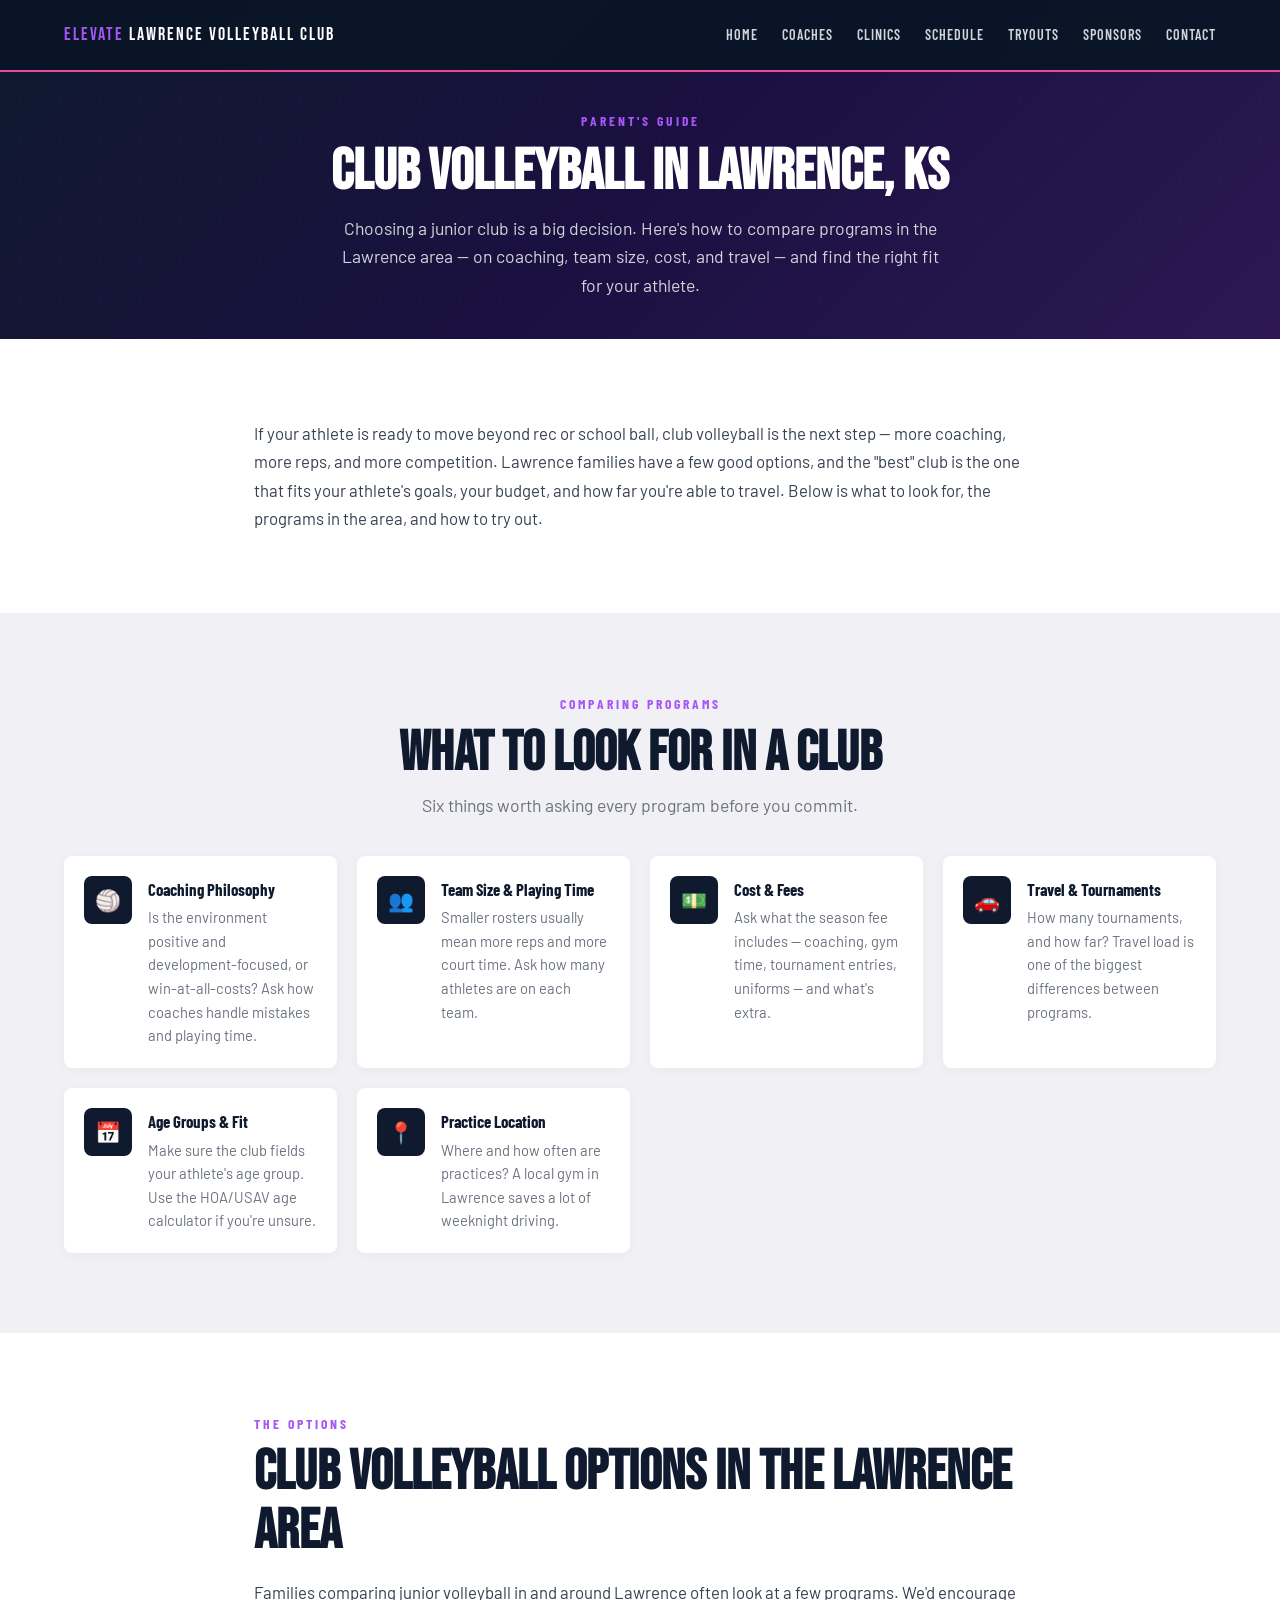
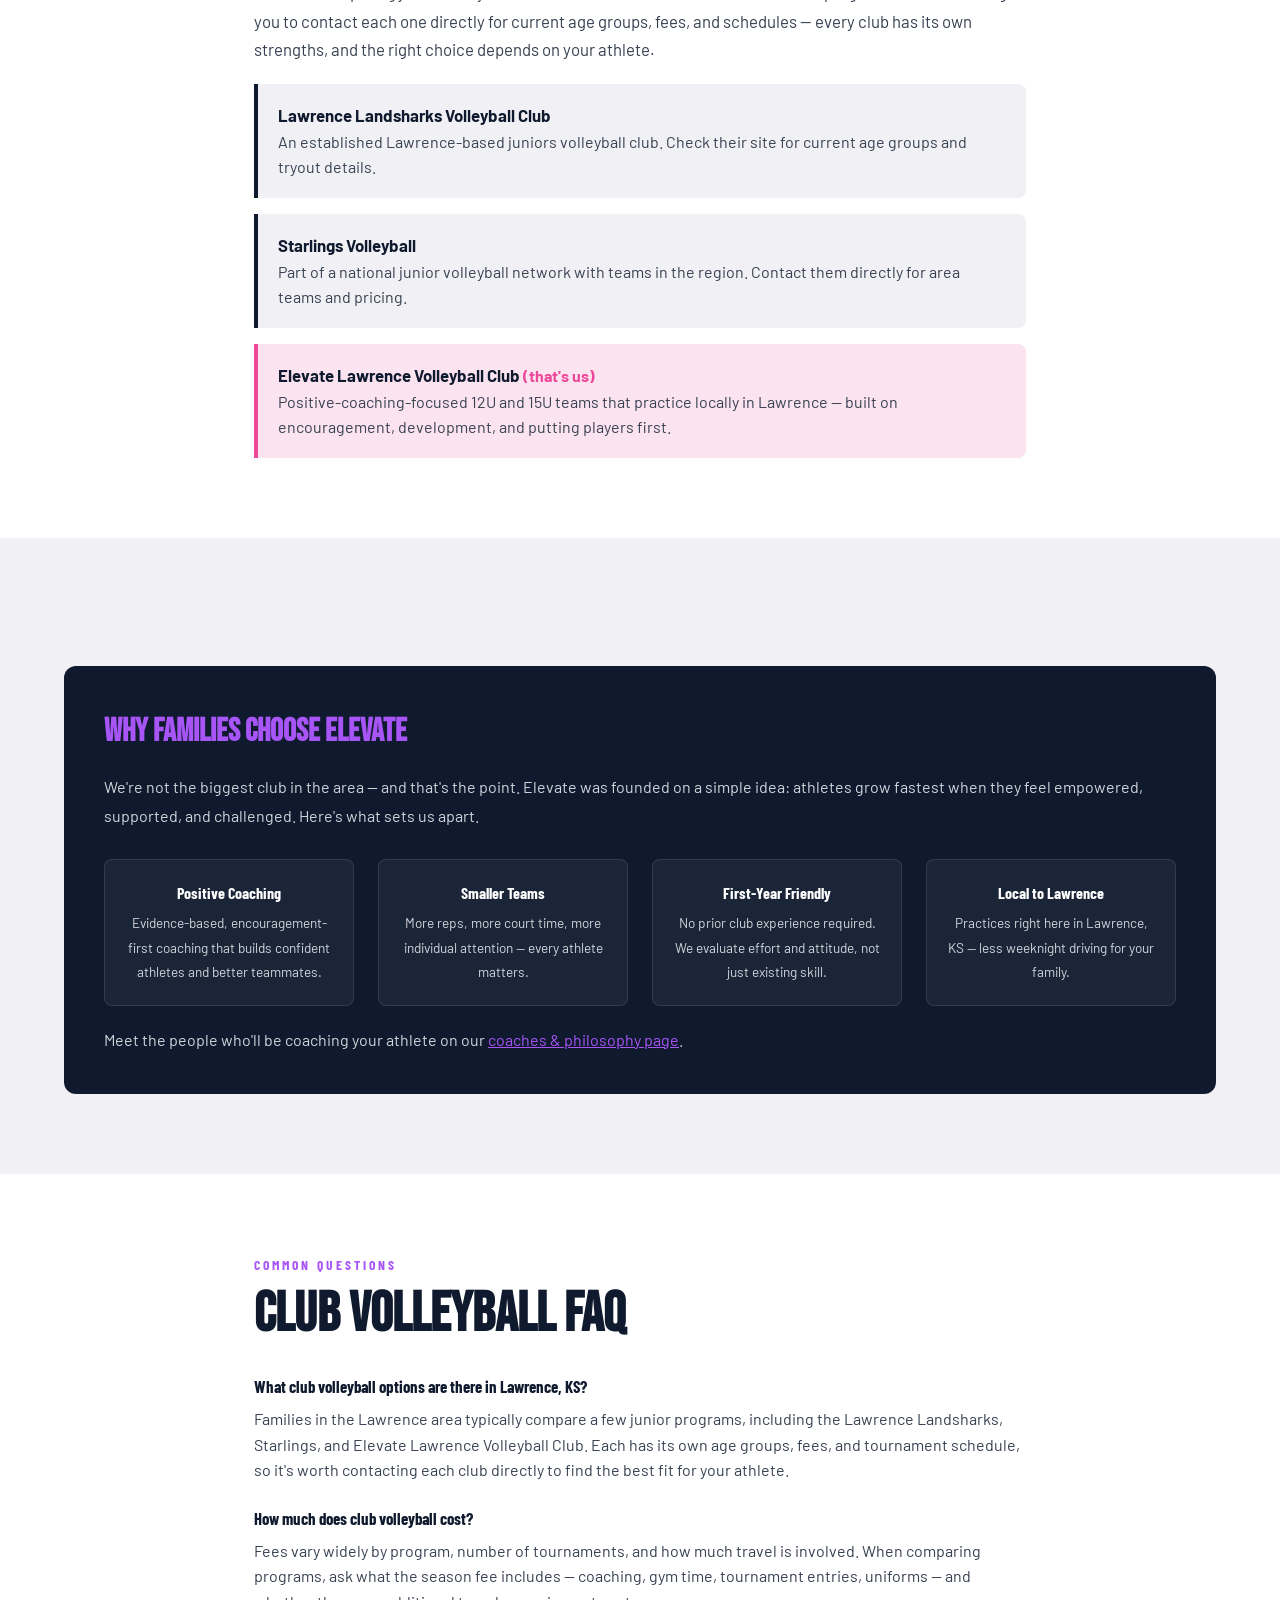
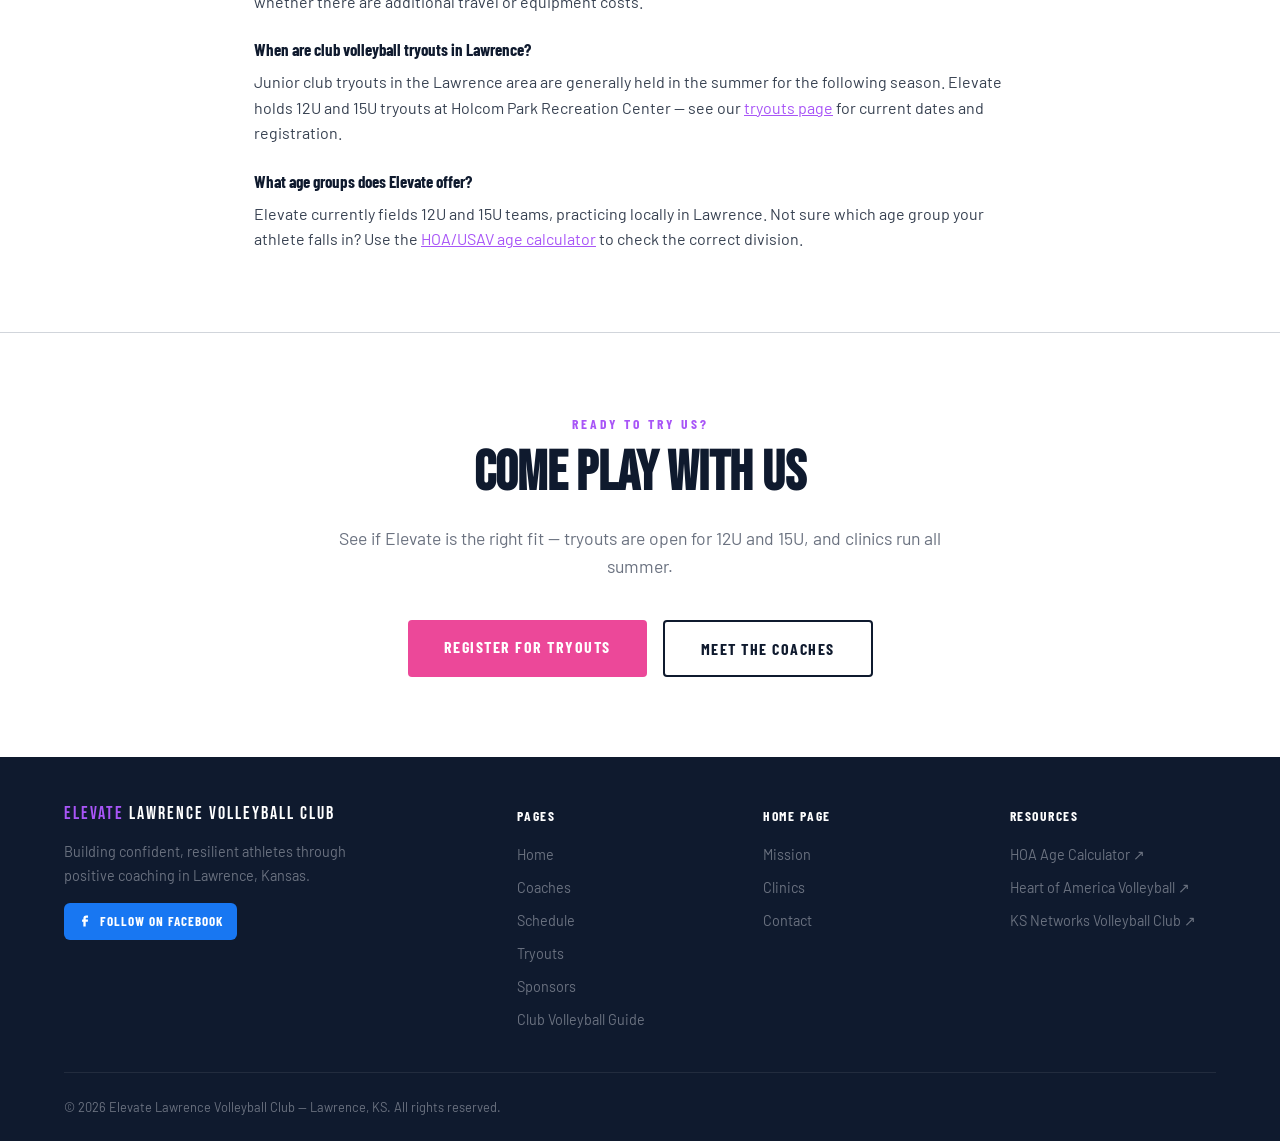
==== club-volleyball-lawrence/index.html @ c6479614 "dates" ====
<!DOCTYPE html>
<html lang="en">
<head>
    <meta charset="UTF-8">
    <meta name="theme-color" content="#ec4899">
    <meta name="apple-mobile-web-app-capable" content="yes">
    <meta name="apple-mobile-web-app-status-bar-style" content="black-translucent">
    <meta name="apple-mobile-web-app-title" content="Elevate VB">
    <link rel="icon" href="/logos/favicon.png" type="image/png">
    <link rel="apple-touch-icon" href="/logos/favicon.png">
    <link rel="manifest" href="/site.webmanifest">
    <meta name="viewport" content="width=device-width, initial-scale=1.0">

    <title>Club Volleyball in Lawrence, KS — How to Choose a Program | Elevate Lawrence Volleyball Club</title>
    <meta name="description" content="A parent's guide to club volleyball in Lawrence, Kansas — how to compare junior volleyball programs on coaching, team size, cost, and travel, plus the local options and how to try out.">
    <meta name="robots" content="index, follow">
    <link rel="canonical" href="https://elevatelawrencevb.com/club-volleyball-lawrence/">

    <meta name="geo.region" content="US-KS">
    <meta name="geo.placename" content="Lawrence, Kansas">
    <meta name="geo.position" content="38.9717;-95.2353">
    <meta name="ICBM" content="38.9717, -95.2353">

    <meta property="og:site_name" content="Elevate Lawrence Volleyball Club">
    <meta property="og:title" content="Club Volleyball in Lawrence, KS — How to Choose a Program">
    <meta property="og:description" content="A parent's guide to club volleyball in Lawrence, Kansas — compare programs on coaching, team size, cost, and travel, and see the local options.">
    <meta property="og:type" content="article">
    <meta property="og:url" content="https://elevatelawrencevb.com/club-volleyball-lawrence/">
    <meta property="og:locale" content="en_US">
    <meta name="twitter:card" content="summary_large_image">

    <!-- Structured Data — Breadcrumb -->
    <script type="application/ld+json">
    {
        "@context": "https://schema.org",
        "@type": "BreadcrumbList",
        "itemListElement": [
            {
                "@type": "ListItem",
                "position": 1,
                "name": "Home",
                "item": "https://elevatelawrencevb.com/"
            },
            {
                "@type": "ListItem",
                "position": 2,
                "name": "Club Volleyball in Lawrence",
                "item": "https://elevatelawrencevb.com/club-volleyball-lawrence/"
            }
        ]
    }
    </script>

    <!-- Structured Data — FAQ -->
    <script type="application/ld+json">
    {
        "@context": "https://schema.org",
        "@type": "FAQPage",
        "mainEntity": [
            {
                "@type": "Question",
                "name": "What club volleyball options are there in Lawrence, KS?",
                "acceptedAnswer": {
                    "@type": "Answer",
                    "text": "Families in the Lawrence area typically compare a few junior volleyball programs, including the Lawrence Landsharks, Starlings, and Elevate Lawrence Volleyball Club. Each has its own age groups, fees, and tournament schedule, so it's worth contacting each club directly to find the best fit for your athlete."
                }
            },
            {
                "@type": "Question",
                "name": "How much does club volleyball cost?",
                "acceptedAnswer": {
                    "@type": "Answer",
                    "text": "Club volleyball fees vary widely by program, number of tournaments, and how much travel is involved. When comparing programs, ask what the season fee includes (coaching, gym time, tournament entries, uniforms) and whether there are additional travel or equipment costs."
                }
            },
            {
                "@type": "Question",
                "name": "When are club volleyball tryouts in Lawrence?",
                "acceptedAnswer": {
                    "@type": "Answer",
                    "text": "Junior club tryouts in the Lawrence area are generally held in the summer for the following season. Elevate Lawrence Volleyball Club holds 12U and 15U tryouts at Holcom Park Recreation Center — see our tryouts page for current dates and registration."
                }
            },
            {
                "@type": "Question",
                "name": "What age groups does Elevate Lawrence Volleyball Club offer?",
                "acceptedAnswer": {
                    "@type": "Answer",
                    "text": "Elevate currently fields 12U and 15U teams, practicing locally in Lawrence, Kansas. Not sure which age group your athlete falls in? Use the HOA/USAV age calculator to check the correct division."
                }
            }
        ]
    }
    </script>

    <link rel="preconnect" href="https://fonts.googleapis.com">
    <link rel="preconnect" href="https://fonts.gstatic.com" crossorigin>
    <link href="https://fonts.googleapis.com/css2?family=Bebas+Neue&family=Barlow:wght@400;500;600;700&family=Barlow+Condensed:wght@600;700&display=swap" rel="stylesheet">
    <link rel="stylesheet" href="/styles.css">

</head>
<body>

<!-- NAVBAR -->
<nav class="navbar" role="navigation" aria-label="Main navigation">
    <div class="container">
        <a href="/" class="logo"><span>ELEVATE</span> LAWRENCE VOLLEYBALL CLUB</a>
        <div class="nav-links" id="navLinks">
            <a href="/">Home</a>
            <a href="/coaches/">Coaches</a>
            <a href="/#clinics">Clinics</a>
            <a href="/schedule/">Schedule</a>
            <a href="/tryouts/">Tryouts</a>
            <a href="/sponsors/">Sponsors</a>
            <a href="/#contact">Contact</a>
        </div>
        <button class="hamburger" id="hamburger" aria-label="Toggle menu" aria-expanded="false">
            <span></span><span></span><span></span>
        </button>
    </div>
</nav>

<!-- PAGE HERO -->
<section class="page-hero centered">
    <div class="container">
        <div class="section-label">Parent's Guide</div>
        <h1 class="section-title light" style="font-size:clamp(2.2rem,5.5vw,3.6rem);">CLUB VOLLEYBALL IN LAWRENCE, KS</h1>
        <p>Choosing a junior club is a big decision. Here's how to compare programs in the Lawrence area — on coaching, team size, cost, and travel — and find the right fit for your athlete.</p>
    </div>
</section>

<!-- INTRO -->
<section class="section-pad" style="background:var(--white);">
    <div class="container" style="max-width:820px;">
        <p style="font-size:1.05rem; color:var(--gray-700); line-height:1.7;">If your athlete is ready to move beyond rec or school ball, club volleyball is the next step — more coaching, more reps, and more competition. Lawrence families have a few good options, and the "best" club is the one that fits your athlete's goals, your budget, and how far you're able to travel. Below is what to look for, the programs in the area, and how to try out.</p>
    </div>
</section>

<!-- WHAT TO LOOK FOR -->
<section class="section-pad" style="background:var(--gray-100);">
    <div class="container">
        <div class="section-label" style="text-align:center;">Comparing Programs</div>
        <h2 class="section-title" style="text-align:center; margin-bottom:8px;">WHAT TO LOOK FOR IN A CLUB</h2>
        <p class="section-subtitle" style="text-align:center; margin:0 auto 36px;">Six things worth asking every program before you commit.</p>
        <div style="display:grid; grid-template-columns:repeat(auto-fit, minmax(250px,1fr)); gap:20px;">
            <div class="value-card">
                <div class="value-icon">🏐</div>
                <div>
                    <h4>Coaching Philosophy</h4>
                    <p>Is the environment positive and development-focused, or win-at-all-costs? Ask how coaches handle mistakes and playing time.</p>
                </div>
            </div>
            <div class="value-card">
                <div class="value-icon">👥</div>
                <div>
                    <h4>Team Size & Playing Time</h4>
                    <p>Smaller rosters usually mean more reps and more court time. Ask how many athletes are on each team.</p>
                </div>
            </div>
            <div class="value-card">
                <div class="value-icon">💵</div>
                <div>
                    <h4>Cost & Fees</h4>
                    <p>Ask what the season fee includes — coaching, gym time, tournament entries, uniforms — and what's extra.</p>
                </div>
            </div>
            <div class="value-card">
                <div class="value-icon">🚗</div>
                <div>
                    <h4>Travel & Tournaments</h4>
                    <p>How many tournaments, and how far? Travel load is one of the biggest differences between programs.</p>
                </div>
            </div>
            <div class="value-card">
                <div class="value-icon">📅</div>
                <div>
                    <h4>Age Groups & Fit</h4>
                    <p>Make sure the club fields your athlete's age group. Use the HOA/USAV age calculator if you're unsure.</p>
                </div>
            </div>
            <div class="value-card">
                <div class="value-icon">📍</div>
                <div>
                    <h4>Practice Location</h4>
                    <p>Where and how often are practices? A local gym in Lawrence saves a lot of weeknight driving.</p>
                </div>
            </div>
        </div>
    </div>
</section>

<!-- LOCAL OPTIONS -->
<section class="section-pad" style="background:var(--white);">
    <div class="container" style="max-width:820px;">
        <div class="section-label">The Options</div>
        <h2 class="section-title" style="margin-bottom:16px;">CLUB VOLLEYBALL OPTIONS IN THE LAWRENCE AREA</h2>
        <p style="font-size:1.05rem; color:var(--gray-700); line-height:1.7; margin-bottom:20px;">Families comparing junior volleyball in and around Lawrence often look at a few programs. We'd encourage you to contact each one directly for current age groups, fees, and schedules — every club has its own strengths, and the right choice depends on your athlete.</p>
        <ul style="list-style:none; padding:0; display:flex; flex-direction:column; gap:16px;">
            <li style="padding:18px 20px; background:var(--gray-100); border-left:4px solid var(--navy); border-radius:0 8px 8px 0;">
                <strong style="color:var(--navy); font-size:1.05rem;">Lawrence Landsharks Volleyball Club</strong><br>
                <span style="color:var(--gray-700);">An established Lawrence-based juniors volleyball club. Check their site for current age groups and tryout details.</span>
            </li>
            <li style="padding:18px 20px; background:var(--gray-100); border-left:4px solid var(--navy); border-radius:0 8px 8px 0;">
                <strong style="color:var(--navy); font-size:1.05rem;">Starlings Volleyball</strong><br>
                <span style="color:var(--gray-700);">Part of a national junior volleyball network with teams in the region. Contact them directly for area teams and pricing.</span>
            </li>
            <li style="padding:18px 20px; background:var(--pink-dim); border-left:4px solid var(--pink); border-radius:0 8px 8px 0;">
                <strong style="color:var(--navy); font-size:1.05rem;">Elevate Lawrence Volleyball Club</strong> <span style="color:var(--pink); font-weight:700;">(that's us)</span><br>
                <span style="color:var(--gray-700);">Positive-coaching-focused 12U and 15U teams that practice locally in Lawrence — built on encouragement, development, and putting players first.</span>
            </li>
        </ul>
    </div>
</section>

<!-- WHY ELEVATE -->
<section class="section-pad" style="background:var(--gray-100);">
    <div class="container">
        <div class="coaching-style">
            <h3>WHY FAMILIES CHOOSE ELEVATE</h3>
            <p>We're not the biggest club in the area — and that's the point. Elevate was founded on a simple idea: athletes grow fastest when they feel empowered, supported, and challenged. Here's what sets us apart.</p>
            <div class="style-pillars">
                <div class="pillar">
                    <h4>Positive Coaching</h4>
                    <p>Evidence-based, encouragement-first coaching that builds confident athletes and better teammates.</p>
                </div>
                <div class="pillar">
                    <h4>Smaller Teams</h4>
                    <p>More reps, more court time, more individual attention — every athlete matters.</p>
                </div>
                <div class="pillar">
                    <h4>First-Year Friendly</h4>
                    <p>No prior club experience required. We evaluate effort and attitude, not just existing skill.</p>
                </div>
                <div class="pillar">
                    <h4>Local to Lawrence</h4>
                    <p>Practices right here in Lawrence, KS — less weeknight driving for your family.</p>
                </div>
            </div>
            <p style="margin-top:20px;">Meet the people who'll be coaching your athlete on our <a href="/coaches/" style="color:var(--gold); text-decoration:underline;">coaches &amp; philosophy page</a>.</p>
        </div>
    </div>
</section>

<!-- FAQ -->
<section class="section-pad" style="background:var(--white);">
    <div class="container" style="max-width:820px;">
        <div class="section-label">Common Questions</div>
        <h2 class="section-title" style="margin-bottom:28px;">CLUB VOLLEYBALL FAQ</h2>

        <div style="margin-bottom:22px;">
            <h4 style="font-family:var(--font-heading); font-weight:700; color:var(--navy); margin-bottom:6px; font-size:1.05rem;">What club volleyball options are there in Lawrence, KS?</h4>
            <p style="color:var(--gray-700); line-height:1.6;">Families in the Lawrence area typically compare a few junior programs, including the Lawrence Landsharks, Starlings, and Elevate Lawrence Volleyball Club. Each has its own age groups, fees, and tournament schedule, so it's worth contacting each club directly to find the best fit for your athlete.</p>
        </div>
        <div style="margin-bottom:22px;">
            <h4 style="font-family:var(--font-heading); font-weight:700; color:var(--navy); margin-bottom:6px; font-size:1.05rem;">How much does club volleyball cost?</h4>
            <p style="color:var(--gray-700); line-height:1.6;">Fees vary widely by program, number of tournaments, and how much travel is involved. When comparing programs, ask what the season fee includes — coaching, gym time, tournament entries, uniforms — and whether there are additional travel or equipment costs.</p>
        </div>
        <div style="margin-bottom:22px;">
            <h4 style="font-family:var(--font-heading); font-weight:700; color:var(--navy); margin-bottom:6px; font-size:1.05rem;">When are club volleyball tryouts in Lawrence?</h4>
            <p style="color:var(--gray-700); line-height:1.6;">Junior club tryouts in the Lawrence area are generally held in the summer for the following season. Elevate holds 12U and 15U tryouts at Holcom Park Recreation Center — see our <a href="/tryouts/" style="color:var(--gold); text-decoration:underline;">tryouts page</a> for current dates and registration.</p>
        </div>
        <div>
            <h4 style="font-family:var(--font-heading); font-weight:700; color:var(--navy); margin-bottom:6px; font-size:1.05rem;">What age groups does Elevate offer?</h4>
            <p style="color:var(--gray-700); line-height:1.6;">Elevate currently fields 12U and 15U teams, practicing locally in Lawrence. Not sure which age group your athlete falls in? Use the <a href="https://hoaonline.org/UTL/UT6_JrAgeCalc2.C.php" target="_blank" rel="noopener" style="color:var(--gold); text-decoration:underline;">HOA/USAV age calculator</a> to check the correct division.</p>
        </div>
    </div>
</section>

<!-- CTA -->
<section class="section-pad" style="background:var(--white); text-align:center; border-top:1px solid var(--gray-300);">
    <div class="container">
        <div class="section-label">Ready to Try Us?</div>
        <h2 class="section-title">COME PLAY WITH US</h2>
        <p class="section-subtitle">See if Elevate is the right fit — tryouts are open for 12U and 15U, and clinics run all summer.</p>
        <div style="display:flex; gap:16px; justify-content:center; flex-wrap:wrap;">
            <a href="/tryouts/" class="btn btn-gold">Register for Tryouts</a>
            <a href="/coaches/" class="btn btn-outline-dark">Meet the Coaches</a>
        </div>
    </div>
</section>

<!-- FOOTER -->
<footer class="footer">
    <div class="container">
        <div class="footer-grid">
            <div class="footer-brand">
                <div class="logo"><span>ELEVATE</span> LAWRENCE VOLLEYBALL CLUB</div>
                <p>Building confident, resilient athletes through positive coaching in Lawrence, Kansas.</p>
                <a href="https://facebook.com/elevatelawrencevb" target="_blank" rel="noopener" aria-label="Follow Elevate Lawrence Volleyball Club on Facebook"
                   style="display:inline-flex; align-items:center; gap:8px; margin-top:14px; padding:8px 14px; background:#1877F2; color:var(--white); border-radius:6px; font-family:var(--font-heading); font-weight:700; font-size:0.82rem; letter-spacing:1px; text-transform:uppercase;">
                    <svg fill="currentColor" viewBox="0 0 24 24" style="width:14px; height:14px; flex-shrink:0;" aria-hidden="true">
                        <path d="M9.198 21.5h4v-8.01h3.604l.396-3.98h-4V7.5a1 1 0 0 1 1-1h3v-4h-3a5 5 0 0 0-5 5v2.01h-2l-.396 3.98h2.396v8.01z"/>
                    </svg>
                    Follow on Facebook
                </a>
            </div>
            <div>
                <h4>Pages</h4>
                <div class="footer-links">
                    <a href="/">Home</a>
                    <a href="/coaches/">Coaches</a>
                    <a href="/schedule/">Schedule</a>
                    <a href="/tryouts/">Tryouts</a>
                    <a href="/sponsors/">Sponsors</a>
                    <a href="/club-volleyball-lawrence/">Club Volleyball Guide</a>
                </div>
            </div>
            <div>
                <h4>Home Page</h4>
                <div class="footer-links">
                    <a href="/#mission">Mission</a>
                    <a href="/#clinics">Clinics</a>
                    <a href="/#contact">Contact</a>
                </div>
            </div>
            <div>
                <h4>Resources</h4>
                <div class="footer-links">
                    <a href="https://hoaonline.org/UTL/UT6_JrAgeCalc2.C.php" target="_blank" rel="noopener">HOA Age Calculator ↗</a>
                    <a href="https://www.hoavb.org/" target="_blank" rel="noopener">Heart of America Volleyball ↗</a>
                    <a href="https://knvbc.org/Home/" target="_blank" rel="noopener">KS Networks Volleyball Club ↗</a>
                </div>
            </div>
        </div>
        <div class="footer-bottom">
            <p>&copy; 2026 Elevate Lawrence Volleyball Club — Lawrence, KS. All rights reserved.</p>
        </div>
    </div>
</footer>

<script>
    const hamburger = document.getElementById('hamburger');
    const navLinks  = document.getElementById('navLinks');
    hamburger.addEventListener('click', () => {
        navLinks.classList.toggle('open');
        hamburger.setAttribute('aria-expanded', navLinks.classList.contains('open'));
    });
    navLinks.querySelectorAll('a').forEach(link => {
        link.addEventListener('click', () => { navLinks.classList.remove('open'); hamburger.setAttribute('aria-expanded','false'); });
    });
</script>
</body>
</html>
---- styles.css ----
/* ===========================
   ELEVATE VOLLEYBALL — SHARED STYLES
   Lawrence, Kansas
   =========================== */

/* ===========================
   CSS CUSTOM PROPERTIES
   =========================== */
:root {
    --navy:       #0f1a2e;
    --navy-mid:   #151f3a;
    --navy-light: #1e2d52;
    --gold:       #a855f7;
    --gold-light: #c084fc;
    --gold-dim:   rgba(168,85,247,0.15);
    --pink:       #ec4899;
    --pink-light: #f472b6;
    --pink-dim:   rgba(236,72,153,0.15);
    --cream:      #f3f0f8;
    --white:      #ffffff;
    --gray-100:   #f1f0f5;
    --gray-300:   #d1d5db;
    --gray-500:   #6b7280;
    --gray-700:   #374151;
    --red-accent: #e63946;
    --green:      #2a9d5c;

    --font-display: 'Bebas Neue', 'Impact', sans-serif;
    --font-heading: 'Barlow Condensed', 'Arial Narrow', sans-serif;
    --font-body:    'Barlow', 'Helvetica Neue', sans-serif;

    --max-width: 1200px;
    --section-pad: 80px;
    --nav-height: 70px;
}

/* ===========================
   RESET & BASE
   =========================== */
*, *::before, *::after { box-sizing: border-box; margin: 0; padding: 0; }
html { scroll-behavior: smooth; font-size: 16px; }
body {
    font-family: var(--font-body);
    color: var(--gray-700);
    background: var(--white);
    line-height: 1.6;
    -webkit-font-smoothing: antialiased;
}
img { max-width: 100%; display: block; }
a { color: inherit; text-decoration: none; }
ul { list-style: none; }

/* ===========================
   UTILITIES
   =========================== */
.container { max-width: var(--max-width); margin: 0 auto; padding: 0 24px; }
.section-pad { padding: var(--section-pad) 0; }
.text-center { text-align: center; }
.gold-text { color: var(--gold); }
.sr-only { position: absolute; width: 1px; height: 1px; overflow: hidden; clip: rect(0,0,0,0); white-space: nowrap; border: 0; }
.mt-48 { margin-top: 48px; }
.mb-48 { margin-bottom: 48px; }

/* ===========================
   TYPOGRAPHY
   =========================== */
.section-label {
    font-family: var(--font-heading);
    font-size: 0.85rem;
    font-weight: 700;
    letter-spacing: 3px;
    text-transform: uppercase;
    color: var(--gold);
    margin-bottom: 10px;
}
.section-title {
    font-family: var(--font-display);
    font-size: clamp(2.2rem, 5vw, 3.5rem);
    line-height: 1.05;
    color: var(--navy);
    margin-bottom: 20px;
}
.section-title.light { color: var(--white); }
.section-subtitle {
    font-size: 1.1rem;
    color: var(--gray-500);
    max-width: 640px;
    margin: 0 auto 40px;
}

/* ===========================
   BUTTONS
   =========================== */
.btn {
    display: inline-block;
    padding: 14px 36px;
    font-family: var(--font-heading);
    font-weight: 700;
    font-size: 1rem;
    letter-spacing: 1.5px;
    text-transform: uppercase;
    border: none;
    border-radius: 4px;
    cursor: pointer;
    transition: transform 0.2s, box-shadow 0.2s, background 0.3s;
}
.btn:hover { transform: translateY(-2px); box-shadow: 0 6px 20px rgba(0,0,0,0.2); }
.btn-gold { background: var(--pink); color: var(--white); }
.btn-gold:hover { background: var(--pink-light); }
.btn-outline { background: transparent; color: var(--white); border: 2px solid var(--white); }
.btn-outline:hover { background: var(--white); color: var(--navy); }
.btn-navy { background: var(--navy); color: var(--white); }
.btn-navy:hover { background: var(--navy-light); }
.btn-outline-dark { background: transparent; color: var(--navy); border: 2px solid var(--navy); }
.btn-outline-dark:hover { background: var(--navy); color: var(--white); }

/* ===========================
   NAVBAR
   =========================== */
.navbar {
    position: fixed; top: 0; left: 0; right: 0; z-index: 1000;
    background: rgba(10, 22, 40, 0.95);
    backdrop-filter: blur(8px);
    border-bottom: 2px solid var(--pink);
}
.navbar .container {
    display: flex;
    align-items: center;
    justify-content: space-between;
    height: var(--nav-height);
}
.logo {
    font-family: var(--font-display);
    font-size: 1.15rem;
    color: var(--white);
    letter-spacing: 2px;
    line-height: 1;
}
.logo span { color: var(--gold); }
.nav-links { display: flex; gap: 24px; align-items: center; }
.nav-links a {
    font-family: var(--font-heading);
    font-weight: 600;
    font-size: 0.88rem;
    letter-spacing: 1px;
    text-transform: uppercase;
    color: var(--gray-300);
    transition: color 0.2s;
    position: relative;
}
.nav-links a:hover,
.nav-links a.active { color: var(--gold); }
.nav-links a.active::after {
    content: '';
    position: absolute;
    bottom: -4px;
    left: 0; right: 0;
    height: 2px;
    background: var(--gold);
    border-radius: 2px;
}
.hamburger {
    display: none; flex-direction: column; gap: 5px; cursor: pointer;
    background: none; border: none; padding: 4px;
}
.hamburger span { display: block; width: 26px; height: 2px; background: var(--white); border-radius: 2px; transition: 0.3s; }

/* ===========================
   PAGE HERO (sub-pages)
   =========================== */
.page-hero {
    padding: calc(var(--nav-height) + 40px) 0 40px;
    background: linear-gradient(135deg, var(--navy) 0%, #1a1040 50%, #2d1854 100%);
    position: relative;
    overflow: hidden;
}
.page-hero::before {
    content: '';
    position: absolute; top: 0; left: 0; right: 0; bottom: 0;
    background-image: radial-gradient(circle, rgba(168,85,247,0.06) 1px, transparent 1px);
    background-size: 40px 40px;
}
.page-hero .container { position: relative; z-index: 2; }
.page-hero .section-title { color: var(--white); margin-bottom: 12px; }
.page-hero p { color: var(--gray-300); font-size: 1.1rem; max-width: 600px; }
.page-hero.centered { text-align: center; }
.page-hero.centered p { margin: 0 auto; }

/* ===========================
   HERO (home page)
   =========================== */
.hero {
    position: relative;
    min-height: 100vh;
    display: flex;
    align-items: flex-start;
    padding-top: calc(var(--nav-height) + 60px);
    padding-bottom: 80px;
    background: linear-gradient(135deg, var(--navy) 0%, #1a1040 50%, #2d1854 100%);
    overflow: hidden;
}
.hero::before {
    content: '';
    position: absolute;
    top: -50%; right: -20%;
    width: 900px; height: 900px;
    background: radial-gradient(circle, rgba(168,85,247,0.12) 0%, transparent 70%);
    border-radius: 50%;
}
.hero::after {
    content: '';
    position: absolute;
    bottom: 0; left: 0; right: 0;
    height: 120px;
    background: linear-gradient(to top, var(--white), transparent);
}
.hero-pattern {
    position: absolute;
    top: 0; left: 0; right: 0; bottom: 0;
    background-image: radial-gradient(circle, rgba(168,85,247,0.06) 1px, transparent 1px);
    background-size: 40px 40px;
}
.hero-content {
    position: relative; z-index: 2;
    max-width: 720px;
    animation: fadeUp 0.8s ease-out;
}
.hero-badge {
    display: inline-block;
    padding: 6px 18px;
    background: var(--gold-dim);
    border: 1px solid rgba(168,85,247,0.3);
    border-radius: 20px;
    font-family: var(--font-heading);
    font-weight: 700;
    font-size: 0.8rem;
    letter-spacing: 2px;
    text-transform: uppercase;
    color: var(--gold);
    margin-bottom: 24px;
}
.hero h1 {
    font-family: var(--font-display);
    font-size: clamp(3rem, 8vw, 5.5rem);
    line-height: 0.95;
    color: var(--white);
    margin-bottom: 24px;
}
.hero h1 .highlight { color: var(--gold); display: block; }
.hero p {
    font-size: 1.2rem;
    color: var(--gray-300);
    max-width: 520px;
    margin-bottom: 36px;
    line-height: 1.7;
}
.hero-actions { display: flex; gap: 16px; flex-wrap: wrap; }
.hero-stat-strip {
    position: relative; z-index: 2;
    display: flex; gap: 48px;
    margin-top: 60px;
    padding-top: 30px;
    border-top: 1px solid rgba(255,255,255,0.1);
    animation: fadeUp 0.8s ease-out 0.3s both;
}
.hero-stat-strip .stat-num {
    font-family: var(--font-display);
    font-size: 2.5rem;
    color: var(--gold);
}
.hero-stat-strip .stat-label {
    font-size: 0.85rem;
    color: var(--gray-500);
    text-transform: uppercase;
    letter-spacing: 1px;
}
/* ===========================
   MISSION
   =========================== */
.mission { background: var(--cream); border-top: 4px solid var(--pink); }
.mission-grid {
    display: grid;
    grid-template-columns: 1fr 1fr;
    gap: 60px;
    align-items: center;
}
.mission-quote {
    font-family: var(--font-body);
    font-size: 1.35rem;
    font-weight: 500;
    line-height: 1.8;
    color: var(--navy);
    padding-left: 30px;
    border-left: 4px solid var(--gold);
}
.mission-values { display: flex; flex-direction: column; gap: 20px; }
.value-card {
    display: flex; align-items: flex-start; gap: 16px;
    padding: 20px;
    background: var(--white);
    border-radius: 8px;
    box-shadow: 0 2px 12px rgba(0,0,0,0.04);
}
.value-icon {
    flex-shrink: 0;
    width: 48px; height: 48px;
    display: flex; align-items: center; justify-content: center;
    background: var(--navy);
    color: var(--gold);
    border-radius: 8px;
    font-size: 1.3rem;
}
.value-card h4 {
    font-family: var(--font-heading);
    font-weight: 700;
    font-size: 1.05rem;
    color: var(--navy);
    margin-bottom: 4px;
}
.value-card p { font-size: 0.92rem; color: var(--gray-500); }

/* ===========================
   COACHES
   =========================== */
.coaches-grid {
    display: grid;
    grid-template-columns: repeat(auto-fit, minmax(300px, 1fr));
    gap: 36px;
    margin-top: 20px;
}
.coach-card {
    border: 1px solid var(--gray-100);
    border-radius: 12px;
    overflow: hidden;
    transition: box-shadow 0.3s, transform 0.3s;
}
.coach-card:hover {
    transform: translateY(-4px);
    box-shadow: 0 12px 32px rgba(0,0,0,0.1);
}
.coach-img {
    background: linear-gradient(135deg, var(--navy), var(--navy-light));
    display: flex; align-items: center; justify-content: center;
    position: relative; overflow: hidden;
}
.coach-img::after {
    content: '';
    position: absolute; bottom: 0; left: 0; right: 0;
    height: 60px;
    background: linear-gradient(to top, var(--white), transparent);
}
.coach-img img { width: 100%; display: block; }
.coach-img .placeholder-icon { font-size: 4rem; opacity: 0.3; }
.coach-body { padding: 24px; }
.coach-body h3 {
    font-family: var(--font-heading);
    font-size: 1.3rem;
    font-weight: 700;
    color: var(--navy);
    margin-bottom: 4px;
}
.coach-role {
    font-size: 0.85rem;
    font-weight: 600;
    color: var(--gold);
    text-transform: uppercase;
    letter-spacing: 1px;
    margin-bottom: 12px;
}
.coach-body p { font-size: 0.95rem; color: var(--gray-500); }

/* Coaching Philosophy */
.coaching-style {
    margin-top: 48px;
    padding: 40px;
    background: var(--navy);
    border-radius: 12px;
    color: var(--white);
}
.coaching-style h3 {
    font-family: var(--font-display);
    font-size: 2rem;
    color: var(--gold);
    margin-bottom: 16px;
}
.coaching-style p { color: var(--gray-300); line-height: 1.8; }
.style-pillars {
    display: grid;
    grid-template-columns: repeat(auto-fit, minmax(200px, 1fr));
    gap: 24px;
    margin-top: 28px;
}
.pillar {
    padding: 20px;
    background: rgba(255,255,255,0.05);
    border: 1px solid rgba(255,255,255,0.1);
    border-radius: 8px;
    text-align: center;
}
.pillar-num { font-family: var(--font-display); font-size: 2.5rem; color: var(--gold); }
.pillar h4 { font-family: var(--font-heading); font-weight: 700; font-size: 1rem; margin: 0 0 6px; color: var(--white); }
.pillar p { font-size: 0.85rem; color: var(--gray-300); }

/* ===========================
   OPEN GYM
   =========================== */
.gym-grid {
    display: grid;
    grid-template-columns: 1fr 1fr;
    gap: 36px;
}
.gym-card {
    background: var(--white);
    border-radius: 12px;
    overflow: hidden;
    box-shadow: 0 4px 16px rgba(0,0,0,0.06);
}
.gym-header { padding: 28px 28px 20px; }
.gym-header.juniors { border-top: 4px solid var(--pink); }
.gym-header.adults { border-top: 4px solid var(--navy); }
.gym-tag {
    display: inline-block;
    padding: 4px 12px;
    border-radius: 4px;
    font-family: var(--font-heading);
    font-size: 0.75rem;
    font-weight: 700;
    letter-spacing: 1.5px;
    text-transform: uppercase;
    margin-bottom: 12px;
}
.juniors .gym-tag { background: var(--pink-dim); color: var(--pink); }
.adults .gym-tag { background: rgba(10,22,40,0.1); color: var(--navy); }
.gym-header h3 { font-family: var(--font-display); font-size: 2rem; color: var(--navy); margin-bottom: 8px; }
.gym-header p { font-size: 0.95rem; color: var(--gray-500); }
.gym-details { padding: 0 28px 28px; display: flex; flex-direction: column; gap: 12px; }
.gym-detail { display: flex; align-items: center; gap: 12px; font-size: 0.95rem; color: var(--gray-700); }
.gym-detail .icon {
    width: 36px; height: 36px;
    display: flex; align-items: center; justify-content: center;
    background: var(--gray-100); border-radius: 6px;
    font-size: 1.1rem; flex-shrink: 0;
}

/* ===========================
   GOOGLE FORM EMBED
   =========================== */
.form-embed {
    background: var(--white);
    border-radius: 12px;
    box-shadow: 0 4px 20px rgba(0,0,0,0.08);
    overflow: hidden;
    min-height: 500px;
    display: flex;
    flex-direction: column;
}
.form-embed-header {
    padding: 16px 24px;
    background: var(--navy);
    color: var(--gold);
    font-family: var(--font-heading);
    font-weight: 700;
    font-size: 0.85rem;
    letter-spacing: 1.5px;
    text-transform: uppercase;
}
.form-embed iframe { flex: 1; width: 100%; min-height: 480px; border: none; }
.form-placeholder {
    flex: 1;
    display: flex; flex-direction: column;
    align-items: center; justify-content: center;
    padding: 40px; text-align: center;
    color: var(--gray-500);
}
.form-placeholder .icon { font-size: 3rem; margin-bottom: 16px; opacity: 0.5; }
.form-placeholder p { font-size: 0.95rem; max-width: 300px; }
.form-placeholder code {
    display: block; margin-top: 12px;
    font-size: 0.8rem;
    background: var(--gray-100);
    padding: 6px 12px; border-radius: 4px;
    color: var(--gray-700);
}

/* ===========================
   SURVEY
   =========================== */
.survey-content {
    display: grid;
    grid-template-columns: 1fr 1.3fr;
    gap: 48px;
    align-items: start;
}
.survey-info p { color: var(--gray-500); line-height: 1.7; margin-bottom: 16px; }
.survey-benefits { display: flex; flex-direction: column; gap: 12px; margin-top: 20px; }
.benefit { display: flex; gap: 12px; align-items: flex-start; }
.benefit-check {
    flex-shrink: 0;
    width: 24px; height: 24px;
    background: var(--green); color: var(--white);
    border-radius: 50%;
    display: flex; align-items: center; justify-content: center;
    font-size: 0.8rem; margin-top: 2px;
}
.benefit p { color: var(--gray-700); font-size: 0.95rem; }

/* ===========================
   SPONSORS
   =========================== */
.sponsor-tiers { display: flex; flex-direction: column; gap: 48px; }
.tier-label {
    font-family: var(--font-display);
    font-size: 1.6rem;
    color: var(--navy);
    margin-bottom: 16px;
    display: flex; align-items: center; gap: 12px;
}
.tier-label .badge {
    padding: 4px 14px; border-radius: 4px;
    font-family: var(--font-heading);
    font-size: 0.7rem; font-weight: 700;
    letter-spacing: 1.5px; text-transform: uppercase;
}
.tier-label .badge.gold-tier { background: #f0a500; color: var(--navy); }
.tier-label .badge.silver-tier { background: var(--gray-300); color: var(--gray-700); }
.tier-label .badge.bronze-tier { background: #cd7f32; color: var(--white); }
.sponsor-logos {
    display: grid;
    grid-template-columns: repeat(auto-fill, minmax(200px, 1fr));
    gap: 20px;
}
.sponsor-slot {
    height: 120px;
    border: 2px dashed var(--gray-300);
    border-radius: 8px;
    display: flex; align-items: center; justify-content: center;
    color: var(--gray-500);
    font-size: 0.85rem; font-weight: 500;
    transition: border-color 0.2s, background 0.2s;
}
.sponsor-slot:hover { border-color: var(--gold); background: rgba(168,85,247,0.04); }
.sponsor-slot img { max-height: 70px; max-width: 160px; object-fit: contain; }
.sponsor-cta {
    margin-top: 48px;
    padding: 40px;
    background: var(--navy);
    border-radius: 12px;
    text-align: center;
    color: var(--white);
}
.sponsor-cta h3 { font-family: var(--font-display); font-size: 1.8rem; color: var(--gold); margin-bottom: 12px; }
.sponsor-cta p { color: var(--gray-300); margin-bottom: 24px; max-width: 560px; margin-left: auto; margin-right: auto; }
.sponsor-benefits-grid {
    display: grid;
    grid-template-columns: repeat(auto-fit, minmax(180px, 1fr));
    gap: 20px;
    margin-bottom: 32px;
}
.sponsor-benefit {
    padding: 20px;
    background: rgba(255,255,255,0.05);
    border: 1px solid rgba(255,255,255,0.1);
    border-radius: 8px;
    text-align: center;
}
.sponsor-benefit .icon { font-size: 1.6rem; margin-bottom: 8px; }
.sponsor-benefit h4 { font-family: var(--font-heading); font-weight: 700; font-size: 0.9rem; color: var(--white); margin-bottom: 4px; }
.sponsor-benefit p { font-size: 0.8rem; color: var(--gray-500); }

/* ===========================
   TRYOUTS
   =========================== */
.tryout-content {
    display: grid;
    grid-template-columns: 1fr 1fr;
    gap: 48px;
    align-items: start;
}
.tryout-info h3 {
    font-family: var(--font-display);
    font-size: 1.8rem;
    color: var(--navy);
    margin: 24px 0 12px;
}
.tryout-info p { color: var(--gray-500); line-height: 1.7; }
.tryout-info ul { margin: 12px 0; }
.tryout-info li {
    padding: 8px 0; padding-left: 24px;
    position: relative; color: var(--gray-700);
}
.tryout-info li::before {
    content: '▸';
    position: absolute; left: 0;
    color: var(--gold); font-weight: bold;
}
.age-calc-link {
    display: inline-flex;
    align-items: center; gap: 8px;
    margin-top: 16px;
    padding: 12px 24px;
    background: var(--gold-dim);
    border: 1px solid rgba(168,85,247,0.3);
    border-radius: 6px;
    color: var(--gold);
    font-weight: 600;
    font-size: 0.9rem;
    transition: background 0.2s;
}
.age-calc-link:hover { background: rgba(168,85,247,0.25); }

/* ===========================
   SCHEDULE / CALENDAR
   =========================== */
.calendar-wrapper {
    background: var(--white);
    border-radius: 12px;
    box-shadow: 0 4px 20px rgba(0,0,0,0.08);
    overflow: hidden;
}
.calendar-header {
    padding: 20px 28px;
    background: var(--navy);
    display: flex;
    align-items: center;
    justify-content: space-between;
    flex-wrap: wrap;
    gap: 12px;
}
.calendar-header h3 {
    font-family: var(--font-heading);
    font-weight: 700;
    font-size: 0.9rem;
    letter-spacing: 1.5px;
    text-transform: uppercase;
    color: var(--gold);
}
.subscribe-btn {
    display: inline-flex;
    align-items: center; gap: 8px;
    padding: 8px 20px;
    background: var(--pink);
    color: var(--white);
    border-radius: 4px;
    font-family: var(--font-heading);
    font-weight: 700;
    font-size: 0.8rem;
    letter-spacing: 1px;
    text-transform: uppercase;
    transition: background 0.2s;
}
.subscribe-btn:hover { background: var(--pink-light); }
.calendar-embed { width: 100%; min-height: 600px; border: none; }
.calendar-placeholder {
    min-height: 600px;
    display: flex; flex-direction: column;
    align-items: center; justify-content: center;
    padding: 40px; text-align: center; color: var(--gray-500);
}
.calendar-placeholder .icon { font-size: 4rem; margin-bottom: 16px; opacity: 0.4; }
.calendar-placeholder code {
    display: block; margin-top: 12px;
    font-size: 0.8rem;
    background: var(--gray-100);
    padding: 6px 12px; border-radius: 4px;
    color: var(--gray-700);
}
.subscribe-options {
    margin-top: 40px;
    padding: 32px;
    background: var(--cream);
    border-radius: 12px;
}
.subscribe-options h3 {
    font-family: var(--font-display);
    font-size: 1.5rem;
    color: var(--navy);
    margin-bottom: 8px;
}
.subscribe-options p { color: var(--gray-500); margin-bottom: 20px; }
.subscribe-steps {
    display: grid;
    grid-template-columns: repeat(auto-fit, minmax(220px, 1fr));
    gap: 20px;
}
.subscribe-step {
    padding: 20px;
    background: var(--white);
    border-radius: 8px;
    box-shadow: 0 2px 8px rgba(0,0,0,0.04);
}
.subscribe-step .step-num {
    font-family: var(--font-display);
    font-size: 2rem;
    color: var(--gold);
    margin-bottom: 4px;
}
.subscribe-step h4 {
    font-family: var(--font-heading);
    font-weight: 700;
    font-size: 0.95rem;
    color: var(--navy);
    margin-bottom: 4px;
}
.subscribe-step p { font-size: 0.88rem; color: var(--gray-500); }

/* ===========================
   CONTACT
   =========================== */
.contact-grid {
    display: grid;
    grid-template-columns: 1fr 1.3fr;
    gap: 48px;
    align-items: start;
}
.contact-info { display: flex; flex-direction: column; gap: 24px; }
.contact-item { display: flex; align-items: flex-start; gap: 16px; }
.contact-icon {
    flex-shrink: 0;
    width: 44px; height: 44px;
    display: flex; align-items: center; justify-content: center;
    background: var(--navy); color: var(--gold);
    border-radius: 8px; font-size: 1.2rem;
}
.contact-item h4 {
    font-family: var(--font-heading);
    font-weight: 700;
    font-size: 0.95rem;
    color: var(--navy);
    margin-bottom: 2px;
}
.contact-item p { font-size: 0.92rem; color: var(--gray-500); }

/* ===========================
   FOOTER
   =========================== */
.footer {
    background: var(--navy);
    color: var(--gray-500);
    padding: 48px 0 24px;
}
.footer-grid {
    display: grid;
    grid-template-columns: 2fr 1fr 1fr 1fr;
    gap: 40px;
    margin-bottom: 40px;
}
.footer-brand .logo { margin-bottom: 16px; }
.footer-brand p { font-size: 0.9rem; line-height: 1.7; max-width: 320px; }
.footer h4 {
    font-family: var(--font-heading);
    font-weight: 700;
    font-size: 0.85rem;
    letter-spacing: 1.5px;
    text-transform: uppercase;
    color: var(--white);
    margin-bottom: 16px;
}
.footer-links { display: flex; flex-direction: column; gap: 10px; }
.footer-links a { font-size: 0.9rem; color: var(--gray-500); transition: color 0.2s; }
.footer-links a:hover { color: var(--gold); }
.footer-bottom {
    border-top: 1px solid rgba(255,255,255,0.08);
    padding-top: 24px;
    display: flex;
    justify-content: space-between;
    align-items: center;
    font-size: 0.8rem;
}
.footer-bottom a { color: var(--gold); }

/* ===========================
   RESPONSIVE
   =========================== */
@media (max-width: 900px) {
    .nav-links { display: none; }
    .nav-links.open {
        display: flex; flex-direction: column;
        position: absolute; top: var(--nav-height); left: 0; right: 0;
        background: var(--navy);
        padding: 20px 24px;
        gap: 20px;
        border-bottom: 2px solid var(--pink);
        z-index: 999;
    }
    .nav-links.open a { font-size: 1rem; padding: 4px 0; }
    .hamburger { display: flex; }
    .hamburger span { width: 28px; height: 3px; }
    .mission-grid,
    .gym-grid,
    .tryout-content,
    .survey-content,
    .contact-grid,
    .footer-grid { grid-template-columns: 1fr; }
    .footer-grid { gap: 28px; }
    .footer-bottom { flex-direction: column; gap: 8px; text-align: center; }
}
@media (max-width: 600px) {
    :root { --section-pad: 48px; }
    .hero h1 { font-size: 2.4rem; }
    .hero p { font-size: 1rem; }
    .hero-actions { flex-direction: column; gap: 12px; }
    .hero-actions .btn { width: 100%; text-align: center; padding: 16px 24px; }
    .style-pillars { grid-template-columns: 1fr; }
    .subscribe-steps { grid-template-columns: 1fr; }
    .sponsor-benefits-grid { grid-template-columns: 1fr 1fr; }
    .btn { padding: 14px 24px; font-size: 0.95rem; }
    .container { padding: 0 16px; }
    .page-hero { padding: calc(var(--nav-height) + 24px) 0 32px; }
    .page-hero p { font-size: 1rem; }
    .hero { padding-top: calc(var(--nav-height) + 32px); padding-bottom: 48px; min-height: auto; }
    .mission-quote { font-size: 1.1rem; padding-left: 20px; }
    .tryout-content, .contact-grid { gap: 32px; }
    .coaching-style { padding: 28px 20px; }
    .subscribe-options { padding: 24px 20px; }
    .gym-header { padding: 20px 20px 16px; }
    .gym-details { padding: 0 20px 20px; }
}

/* ===========================
   ELEVATE ACRONYM
   =========================== */
.acronym-section {
    padding: 60px 0;
    background: linear-gradient(135deg, var(--navy) 0%, #1a1040 100%);
}
.acronym-grid {
    display: grid;
    grid-template-columns: repeat(7, 1fr);
    gap: 8px;
}
.acronym-item {
    text-align: center;
    padding: 24px 8px;
    background: rgba(255,255,255,0.03);
    border: 1px solid rgba(255,255,255,0.08);
    border-radius: 8px;
    transition: background 0.3s, transform 0.2s;
}
.acronym-item:hover {
    background: rgba(236,72,153,0.1);
    transform: translateY(-4px);
}
.acronym-letter {
    font-family: var(--font-display);
    font-size: clamp(2.5rem, 4vw, 4rem);
    color: var(--gold);
    line-height: 1;
    margin-bottom: 8px;
}
.acronym-word {
    font-family: var(--font-heading);
    font-weight: 700;
    font-size: clamp(0.7rem, 1.1vw, 0.95rem);
    letter-spacing: 1px;
    text-transform: uppercase;
    color: var(--white);
}
.acronym-desc {
    font-size: 0.75rem;
    color: var(--gray-500);
    margin-top: 6px;
    line-height: 1.4;
}
@media (max-width: 900px) {
    .acronym-grid { grid-template-columns: repeat(4, 1fr); }
}
@media (max-width: 500px) {
    .acronym-grid { grid-template-columns: repeat(2, 1fr); }
    .acronym-item { padding: 18px 8px; }
}

/* ===========================
   HERO LOGO
   =========================== */
.hero-logo {
    height: 100px;
    width: auto;
    margin-bottom: 24px;
    display: block;
    margin-left: auto;
    margin-right: auto;
}
@media (max-width: 600px) {
    .hero-logo { height: 72px; }
}

/* ===========================
   ANIMATIONS
   =========================== */
@keyframes fadeUp {
    from { opacity: 0; transform: translateY(24px); }
    to   { opacity: 1; transform: translateY(0); }
}
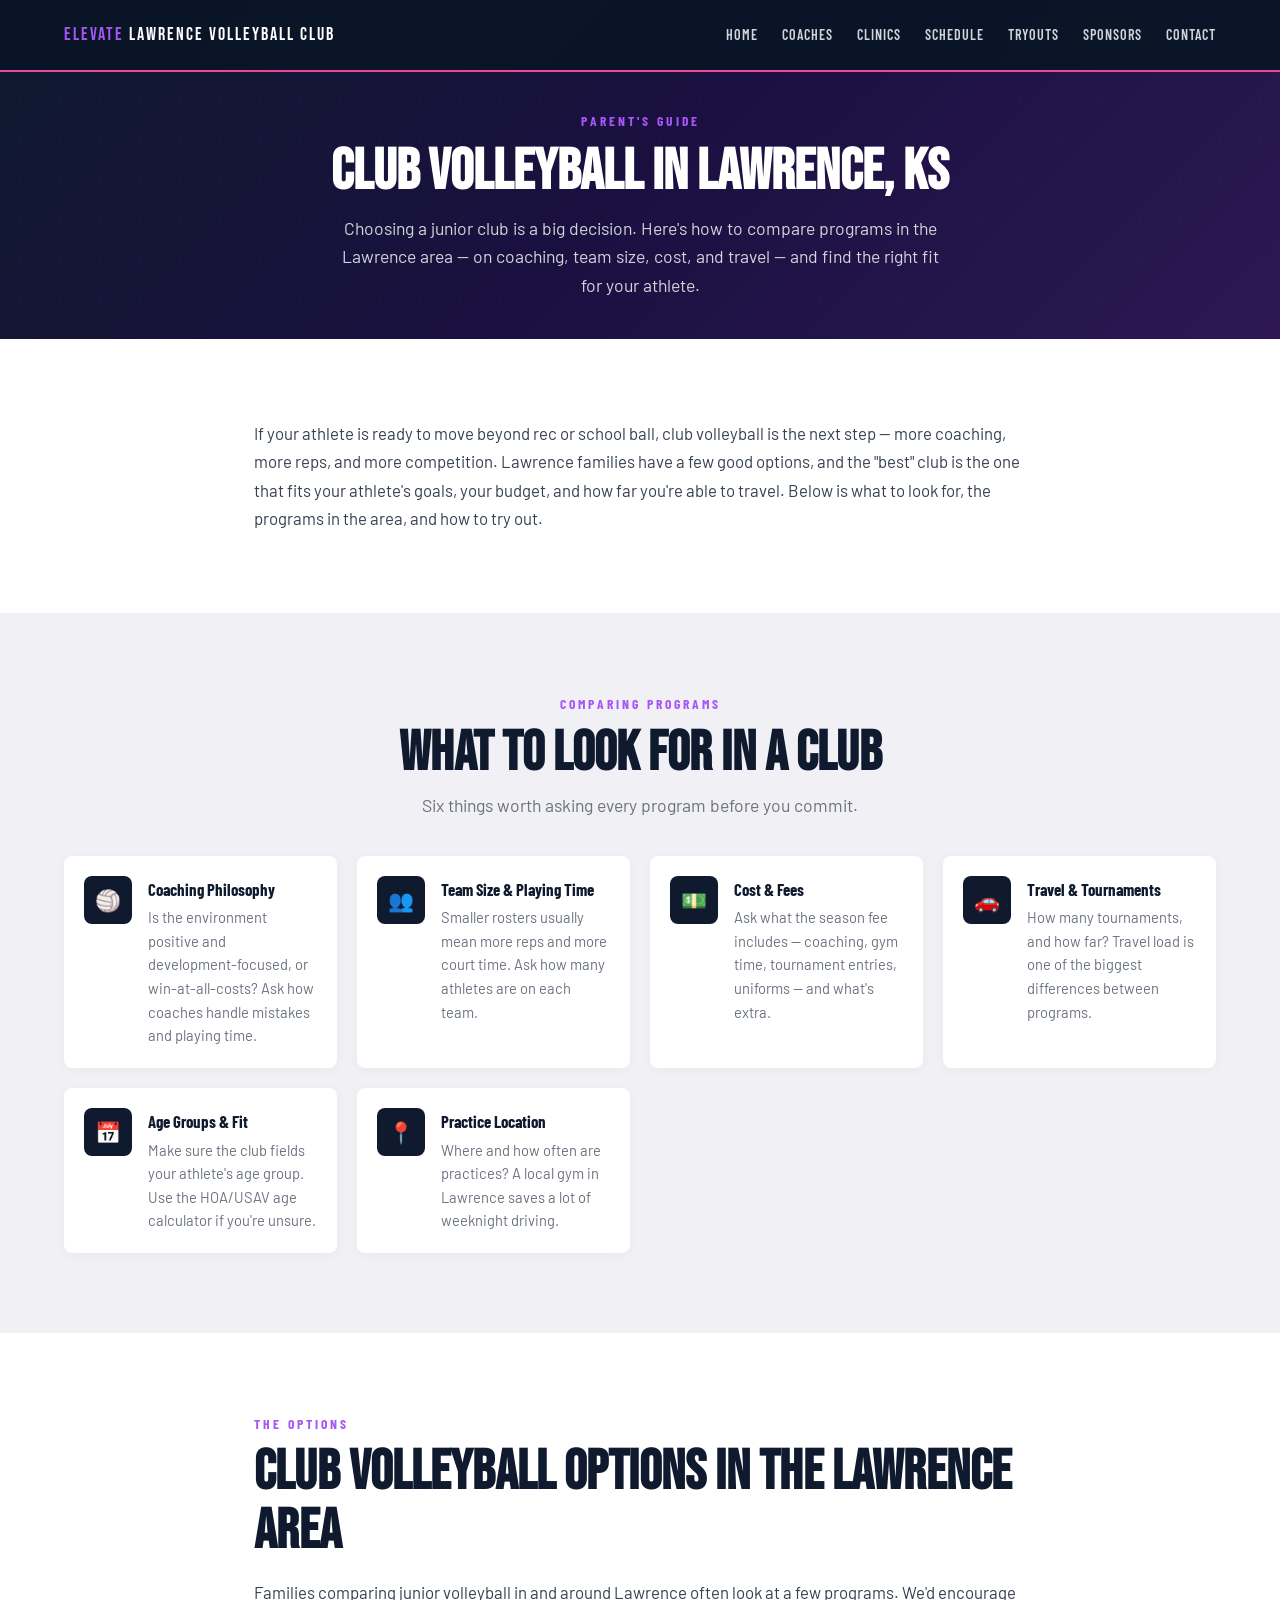
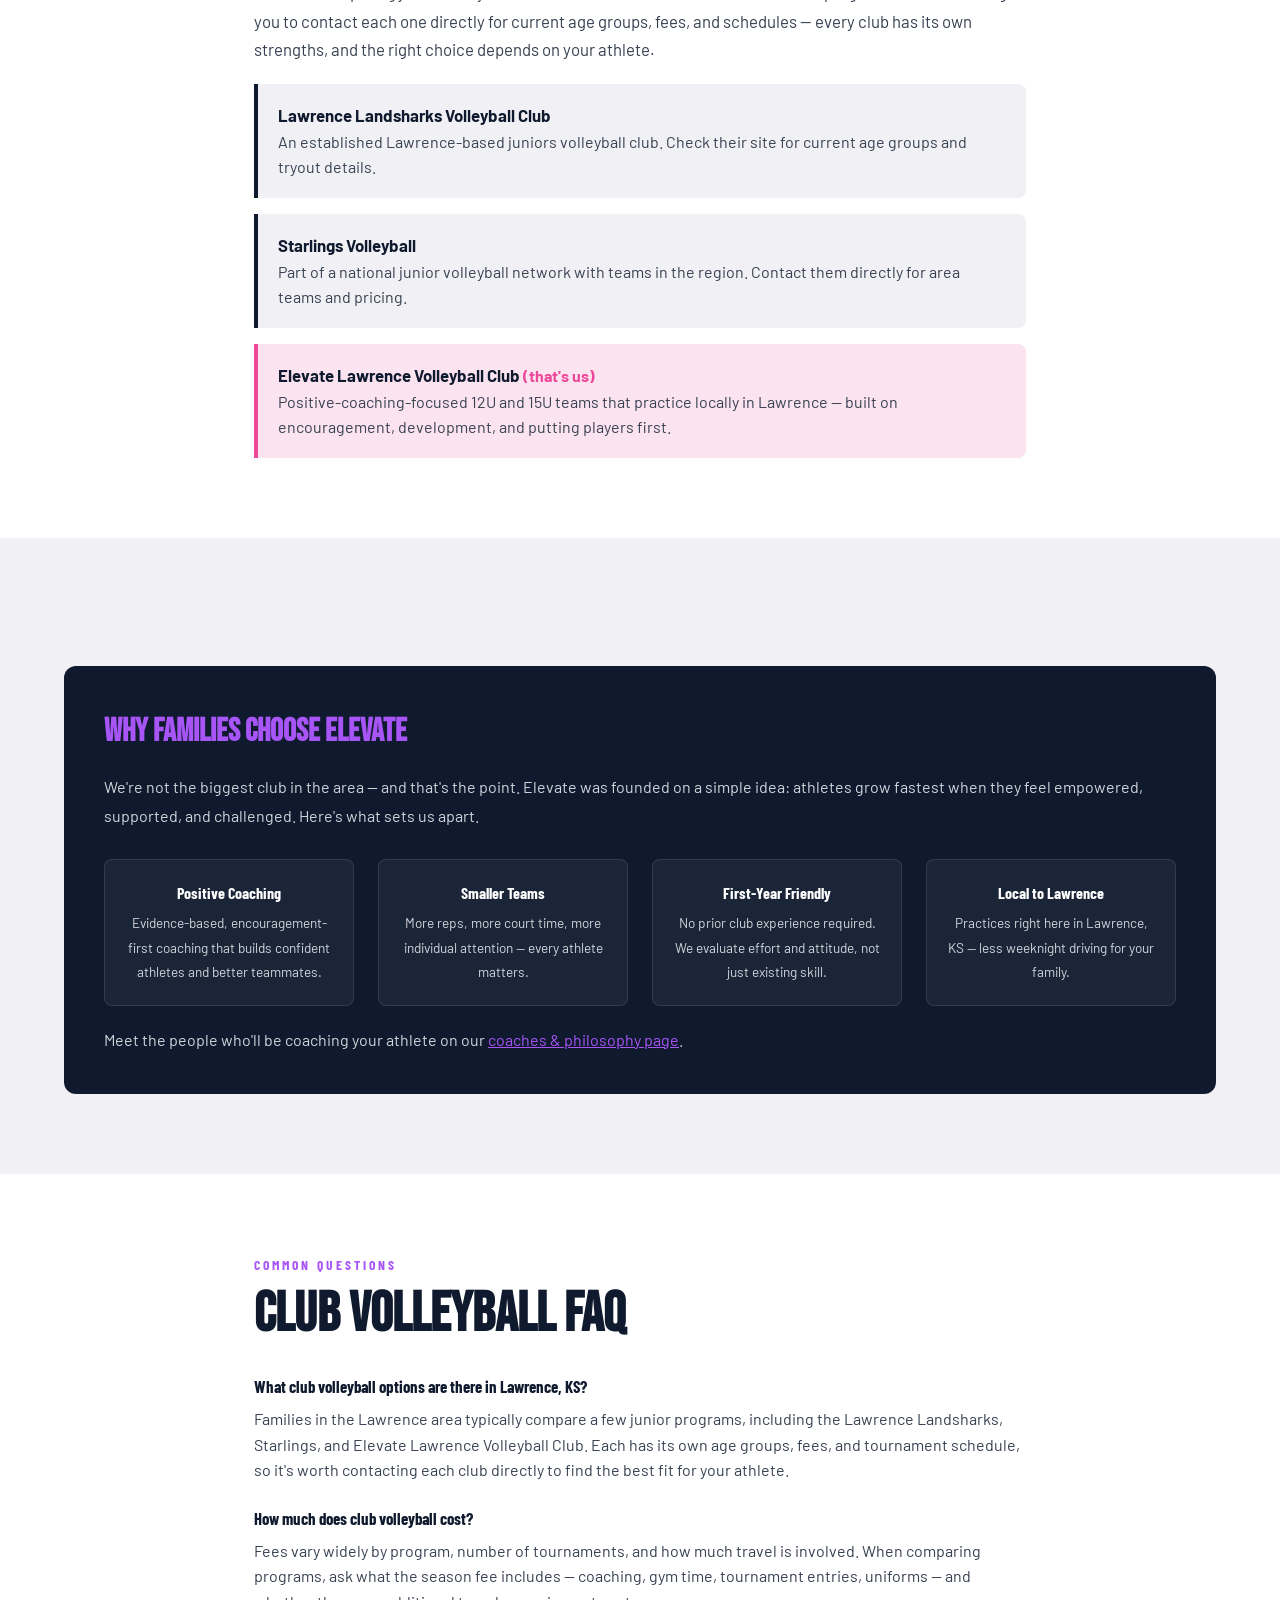
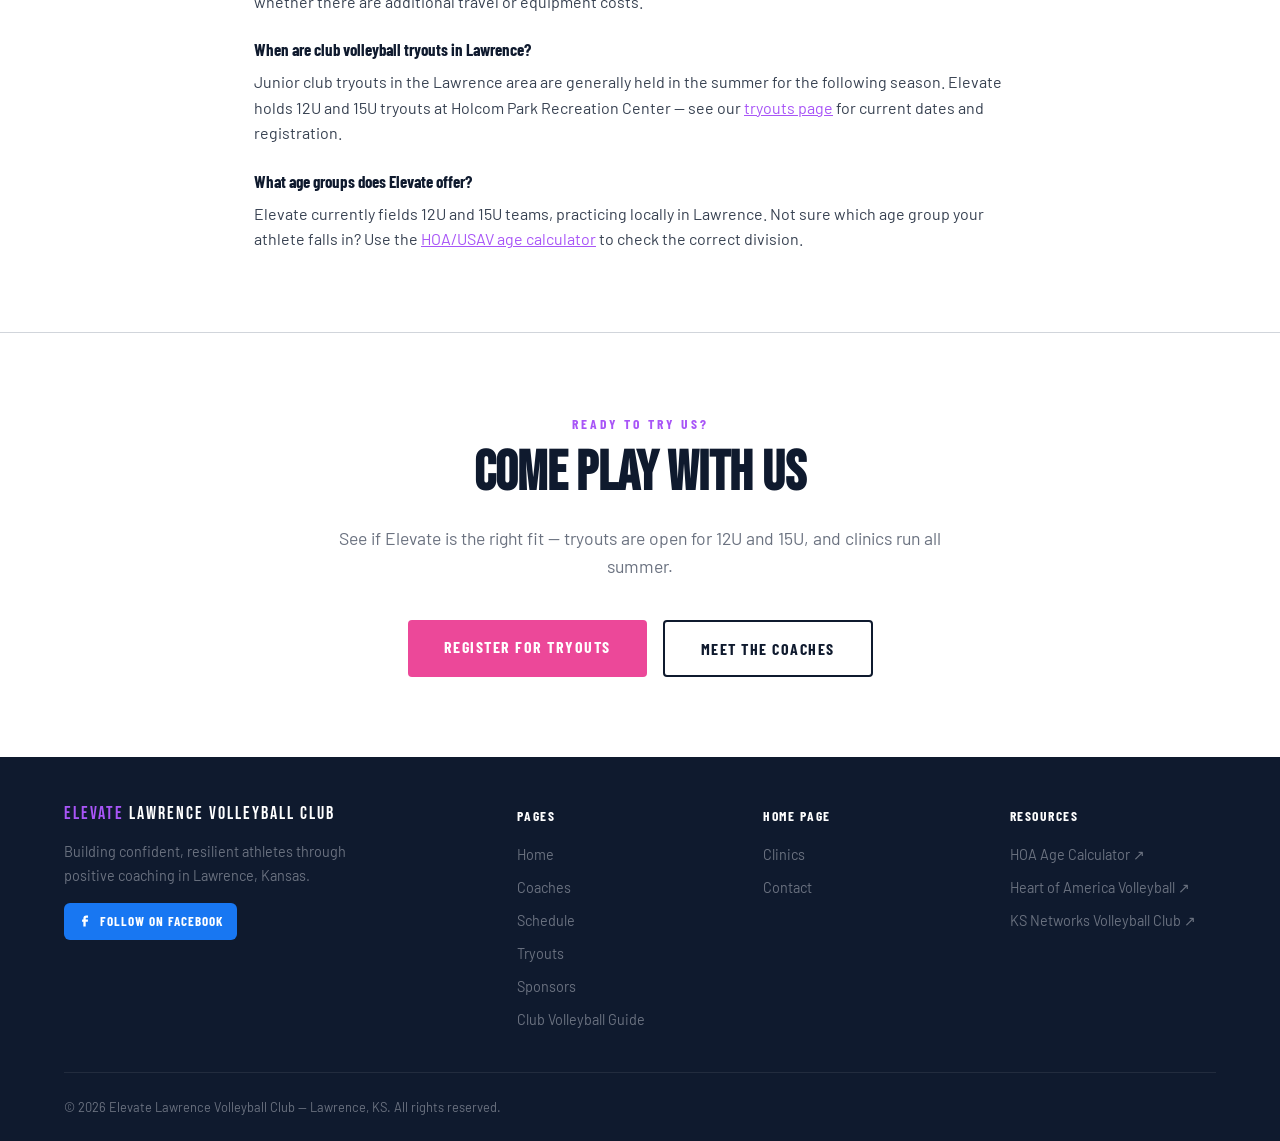
==== commit dec16160: "remove mission" ====
--- a/club-volleyball-lawrence/index.html
+++ b/club-volleyball-lawrence/index.html
@@ -308,7 +308,6 @@
             <div>
                 <h4>Home Page</h4>
                 <div class="footer-links">
-                    <a href="/#mission">Mission</a>
                     <a href="/#clinics">Clinics</a>
                     <a href="/#contact">Contact</a>
                 </div>
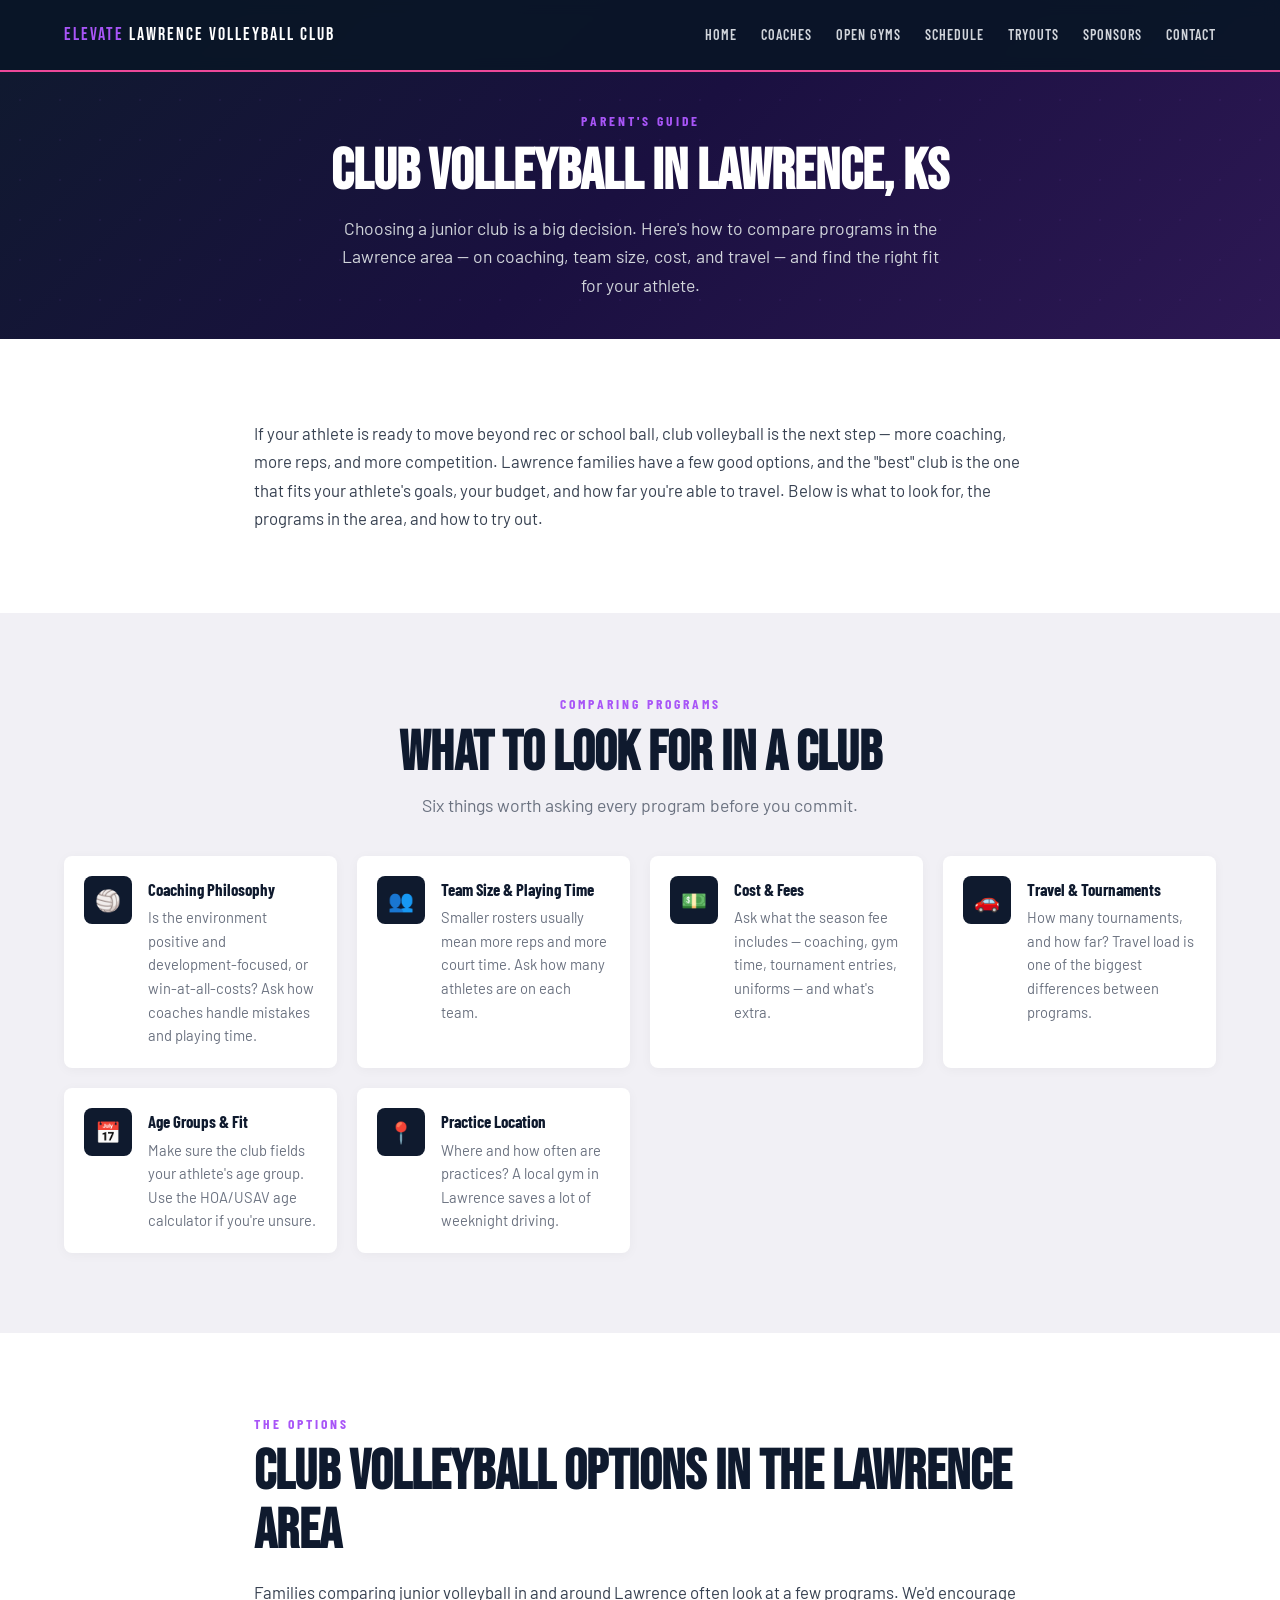
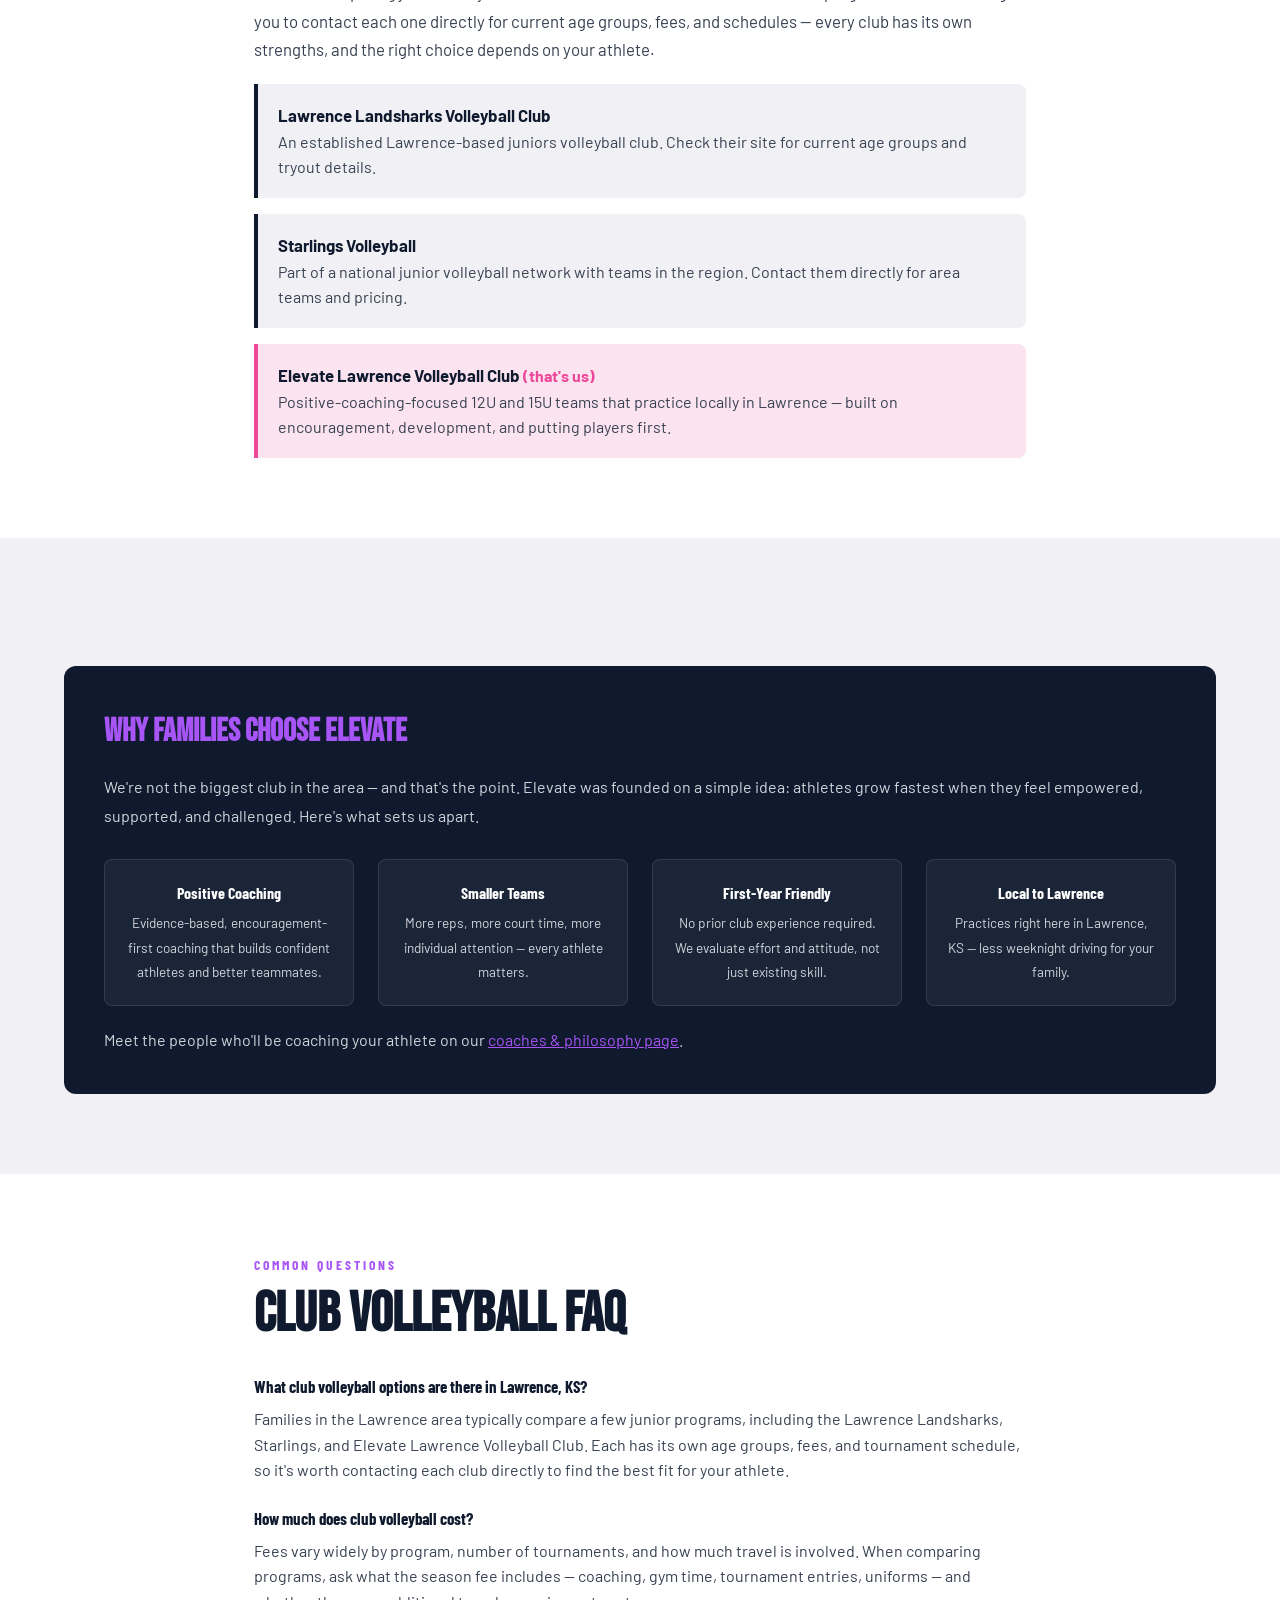
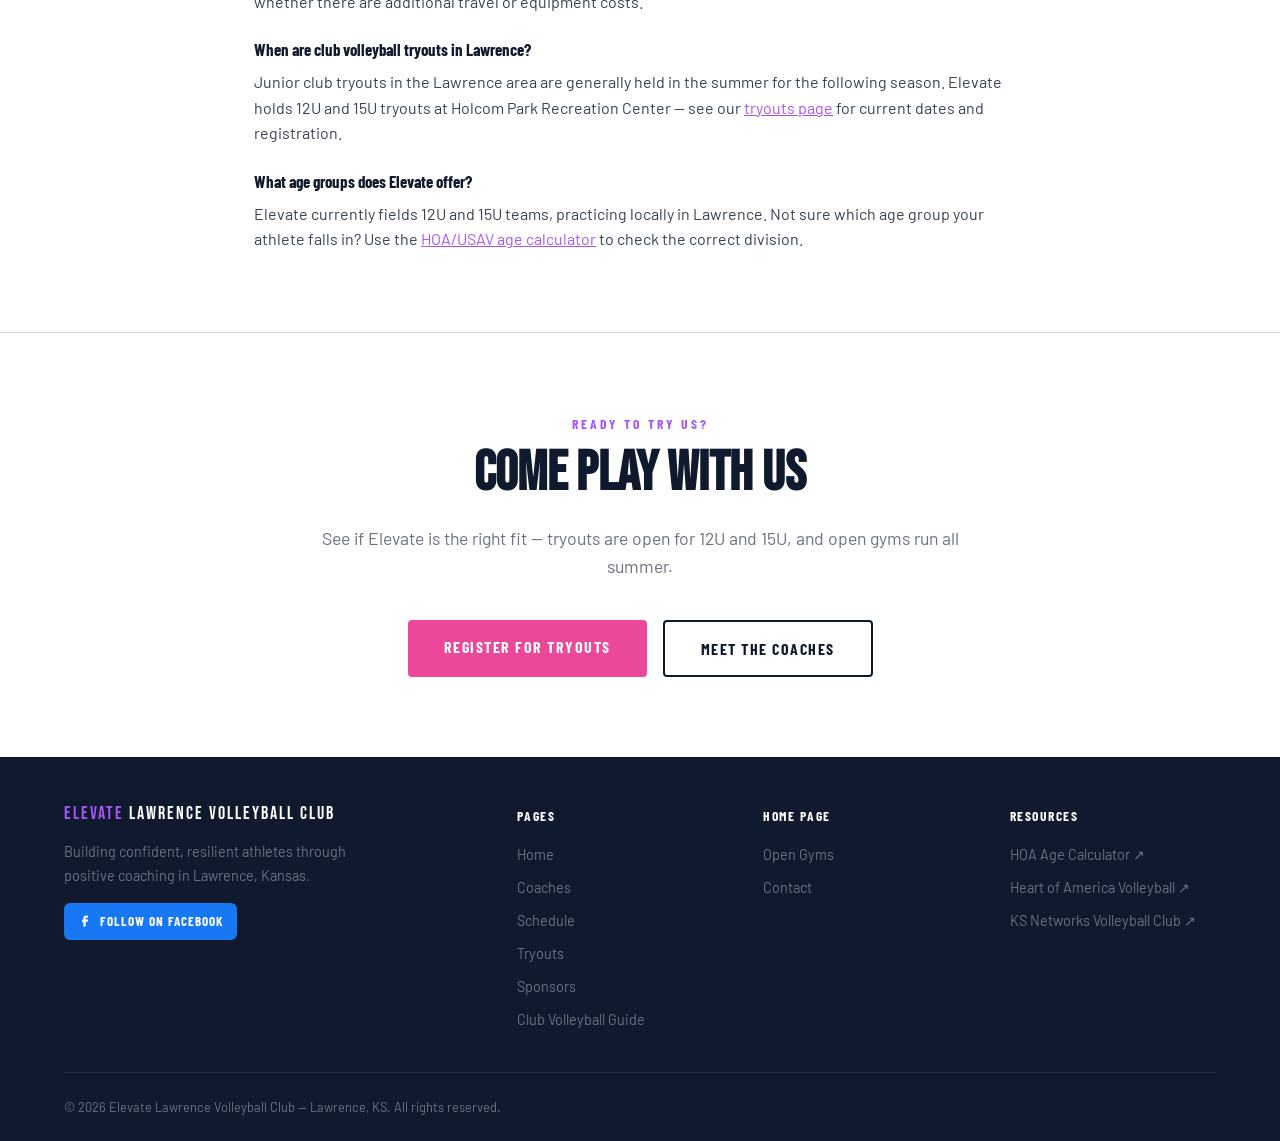
==== commit f7e2a6f0: "open gyms" ====
--- a/club-volleyball-lawrence/index.html
+++ b/club-volleyball-lawrence/index.html
@@ -108,7 +108,7 @@
         <div class="nav-links" id="navLinks">
             <a href="/">Home</a>
             <a href="/coaches/">Coaches</a>
-            <a href="/#clinics">Clinics</a>
+            <a href="/#clinics">Open Gyms</a>
             <a href="/schedule/">Schedule</a>
             <a href="/tryouts/">Tryouts</a>
             <a href="/sponsors/">Sponsors</a>
@@ -271,7 +271,7 @@
     <div class="container">
         <div class="section-label">Ready to Try Us?</div>
         <h2 class="section-title">COME PLAY WITH US</h2>
-        <p class="section-subtitle">See if Elevate is the right fit — tryouts are open for 12U and 15U, and clinics run all summer.</p>
+        <p class="section-subtitle">See if Elevate is the right fit — tryouts are open for 12U and 15U, and open gyms run all summer.</p>
         <div style="display:flex; gap:16px; justify-content:center; flex-wrap:wrap;">
             <a href="/tryouts/" class="btn btn-gold">Register for Tryouts</a>
             <a href="/coaches/" class="btn btn-outline-dark">Meet the Coaches</a>
@@ -308,7 +308,7 @@
             <div>
                 <h4>Home Page</h4>
                 <div class="footer-links">
-                    <a href="/#clinics">Clinics</a>
+                    <a href="/#clinics">Open Gyms</a>
                     <a href="/#contact">Contact</a>
                 </div>
             </div>
